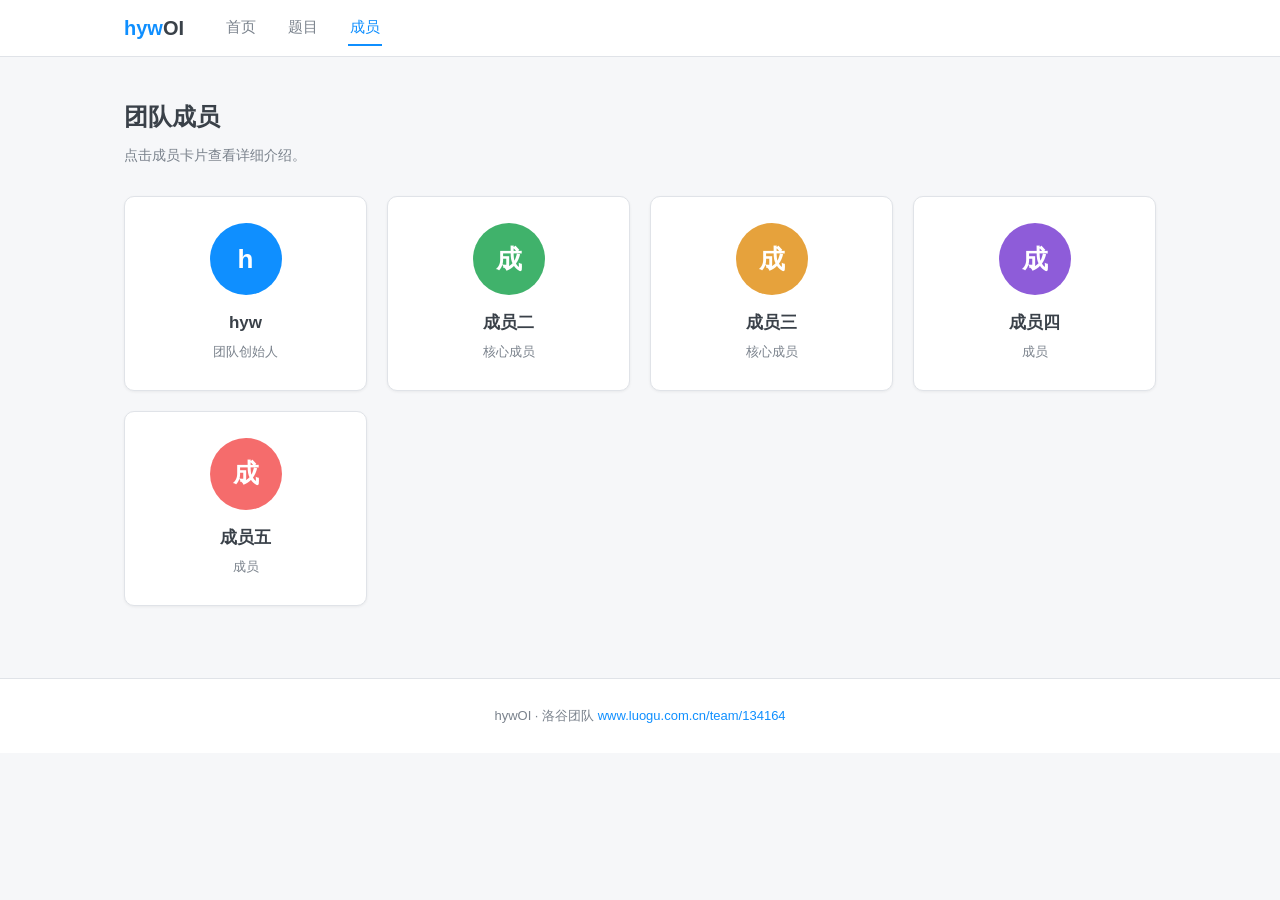
==== members/index.html @ 79683a5b "第一版代码上传" ====
<!DOCTYPE html>
<html lang="zh-CN">
<head>
<meta charset="UTF-8">
<meta name="viewport" content="width=device-width, initial-scale=1.0">
<title>成员 - hywOI</title>
<link rel="stylesheet" href="../style.css">
</head>
<body>

<nav>
  <div class="nav-inner">
    <a class="logo" href="../index.html">hyw<span>OI</span></a>
    <div class="nav-links">
      <a href="../index.html">首页</a>
      <a href="../problems/index.html">题目</a>
      <a href="../members/index.html" class="active">成员</a>
    </div>
  </div>
</nav>

<!-- ═══════════ 成员 ═══════════ -->
<div class="section">
  <h2>团队成员</h2>
  <p class="sub">点击成员卡片查看详细介绍。</p>
  <div class="member-grid" id="member-grid"></div>
</div>

<!-- 成员详情弹窗 -->
<div class="modal-mask" id="modal-mask" onclick="if(event.target===this)closeModal()">
  <div class="modal">
    <button class="close" onclick="closeModal()">&times;</button>
    <div class="avatar" id="m-avatar"></div>
    <h3 id="m-name"></h3>
    <div class="m-role" id="m-role"></div>
    <div class="m-desc" id="m-desc"></div>
    <a class="m-link" id="m-link" target="_blank" rel="noopener">查看洛谷主页 →</a>
    <div style="text-align:center;color:#c9ced6;font-size:12px;margin-top:18px;" id="m-uid"></div>
  </div>
</div>

<footer>
  hywOI · 洛谷团队 <a href="https://www.luogu.com.cn/team/134164" target="_blank" rel="noopener">www.luogu.com.cn/team/134164</a>
</footer>

<script src="../data.js"></script>
<script src="../main.js"></script>
</body>
</html>
---- style.css ----
:root{
  --bg:#f6f7f9;
  --card:#ffffff;
  --border:#e0e3e8;
  --text:#3a4149;
  --text-light:#7a828c;
  --blue:#0f8fff;
  --blue-dark:#0b76d1;
  --shadow:0 1px 3px rgba(0,0,0,.06);
}
*{margin:0;padding:0;box-sizing:border-box;}
body{
  font-family:-apple-system,"Segoe UI","PingFang SC","Microsoft YaHei",sans-serif;
  background:var(--bg);color:var(--text);line-height:1.7;
}
a{color:var(--blue);text-decoration:none;}
a:hover{color:var(--blue-dark);}

/* ── 导航栏 ── */
nav{
  position:sticky;top:0;z-index:100;
  background:#fff;border-bottom:1px solid var(--border);
}
.nav-inner{
  max-width:1080px;margin:0 auto;padding:0 24px;
  display:flex;align-items:center;height:56px;gap:40px;
}
.logo{font-size:20px;font-weight:700;color:var(--blue);cursor:pointer;}
.logo span{color:var(--text);}
.logo b{color:var(--text);font-weight:700;}
.nav-links{display:flex;gap:28px;flex:1;}
.nav-links a{color:var(--text-light);font-size:15px;padding:4px 2px;border-bottom:2px solid transparent;}
.nav-links a.active{color:var(--blue);border-bottom-color:var(--blue);}
.nav-links a:hover{color:var(--blue);}

/* ── 首页 ── */
.hero{
  position:relative;
  height:420px;
  background:linear-gradient(135deg,#eaf4ff 0%,#f6f7f9 60%,#eef1f6 100%);
  overflow:hidden;
  display:flex;align-items:center;justify-content:center;
}
.hero-inner{text-align:center;position:relative;z-index:2;}
.hero h1{
  font-size:44px;font-weight:700;color:var(--text);
  letter-spacing:2px;margin-bottom:14px;
}
.hero h1 b{color:var(--blue);font-weight:700;}
.hero p{font-size:17px;color:var(--text-light);}
.hero .go-btn{
  display:inline-block;margin-top:26px;padding:10px 34px;
  background:var(--blue);color:#fff;border-radius:24px;font-size:15px;
  transition:background .2s;
}
.hero .go-btn:hover{background:var(--blue-dark);color:#fff;}
.hero svg.wave{position:absolute;bottom:-1px;left:0;width:100%;height:80px;z-index:1;}

.intro{
  max-width:1080px;margin:0 auto;padding:48px 24px 64px;
  display:grid;grid-template-columns:repeat(3,1fr);gap:24px;
}
.intro-card{
  background:var(--card);border:1px solid var(--border);border-radius:10px;
  padding:28px 26px;box-shadow:var(--shadow);
}
.intro-card h3{font-size:17px;margin-bottom:10px;color:var(--text);}
.intro-card p{font-size:14px;color:var(--text-light);}
/* Markdown 渲染出的介绍内容 */
.intro-md{font-size:14px;color:var(--text-light);}
.intro-md p{margin:0 0 8px;}
.intro-md p:last-child{margin-bottom:0;}
.intro-md h3{font-size:16px;color:var(--text);margin:4px 0 8px;}
.intro-md h4{font-size:14px;color:var(--text);margin:4px 0 8px;}
.intro-md ul{margin:0 0 8px;padding-left:20px;}
.intro-md a{color:var(--blue);}
.intro-md code{
  font-family:Consolas,monospace;font-size:13px;
  background:#eef1f6;border-radius:4px;padding:1px 5px;color:var(--text);
}
.intro-md strong{color:var(--text);}

/* ── 通用区块 ── */
.section{max-width:1080px;margin:0 auto;padding:40px 24px 72px;}
.section h2{font-size:24px;margin-bottom:6px;}
.section .sub{color:var(--text-light);font-size:14px;margin-bottom:28px;}

/* ── 题目列表 ── */
.problem-list{display:flex;flex-direction:column;gap:12px;}
.problem-item{
  display:flex;align-items:center;gap:16px;
  background:var(--card);border:1px solid var(--border);border-radius:8px;
  padding:16px 22px;box-shadow:var(--shadow);
  transition:transform .15s,box-shadow .15s;
}
.problem-item:hover{transform:translateY(-2px);box-shadow:0 4px 12px rgba(0,0,0,.08);}
.pid{
  font-family:Consolas,monospace;font-weight:700;color:var(--blue);
  background:#eaf4ff;padding:3px 10px;border-radius:5px;font-size:14px;white-space:nowrap;
}
.problem-item .p-title{flex:1;font-size:16px;}
.difficulty{font-size:12px;padding:2px 10px;border-radius:10px;white-space:nowrap;}
.diff-入门{background:#f0f9eb;color:#67c23a;}
.diff-普及−{background:#f0f9eb;color:#67c23a;}
.diff-普及{background:#e8f6ee;color:#40b26b;}
.diff-普及+{background:#fdf6ec;color:#e6a23c;}
.diff-提高{background:#fef0f0;color:#f56c6c;}
.diff-提高+{background:#fef0f0;color:#e05c5c;}
.diff-省选{background:#f4f0fb;color:#8e5cd9;}
.diff-NOI{background:#f4f0fb;color:#7c3fd4;}

/* ── 成员 ── */
.member-grid{display:grid;grid-template-columns:repeat(auto-fill,minmax(200px,1fr));gap:20px;}
.member-card{
  background:var(--card);border:1px solid var(--border);border-radius:10px;
  padding:26px 20px;text-align:center;cursor:pointer;box-shadow:var(--shadow);
  transition:transform .15s,box-shadow .15s;
}
.member-card:hover{transform:translateY(-3px);box-shadow:0 5px 14px rgba(0,0,0,.09);}
.avatar{
  width:72px;height:72px;border-radius:50%;margin:0 auto 14px;
  display:flex;align-items:center;justify-content:center;
  color:#fff;font-size:26px;font-weight:700;
}
.member-card .m-name{font-size:17px;font-weight:600;}
.member-card .m-role{font-size:13px;color:var(--text-light);margin-top:4px;}

/* ── 成员详情弹窗 ── */
.modal-mask{
  position:fixed;inset:0;background:rgba(0,0,0,.35);z-index:200;
  display:none;align-items:center;justify-content:center;
}
.modal-mask.open{display:flex;}
.modal{
  background:#fff;border-radius:12px;width:min(480px,90vw);
  padding:36px 34px;position:relative;box-shadow:0 10px 40px rgba(0,0,0,.18);
}
.modal .close{
  position:absolute;top:14px;right:18px;font-size:22px;color:var(--text-light);
  cursor:pointer;background:none;border:none;
}
.modal .close:hover{color:var(--text);}
.modal .avatar{margin-bottom:16px;}
.modal h3{font-size:20px;text-align:center;}
.modal .m-role{text-align:center;color:var(--text-light);font-size:14px;margin-bottom:16px;}
.modal .m-desc{font-size:14px;color:var(--text);white-space:pre-line;}
.modal .m-link{display:block;text-align:center;margin-top:18px;font-size:14px;}

footer{
  text-align:center;padding:26px;color:var(--text-light);font-size:13px;
  border-top:1px solid var(--border);background:#fff;
}
footer a{color:var(--blue);}

@media(max-width:720px){
  .intro{grid-template-columns:1fr;}
  .hero h1{font-size:32px;}
  .nav-inner{gap:16px;}
  .nav-links{gap:16px;}
}
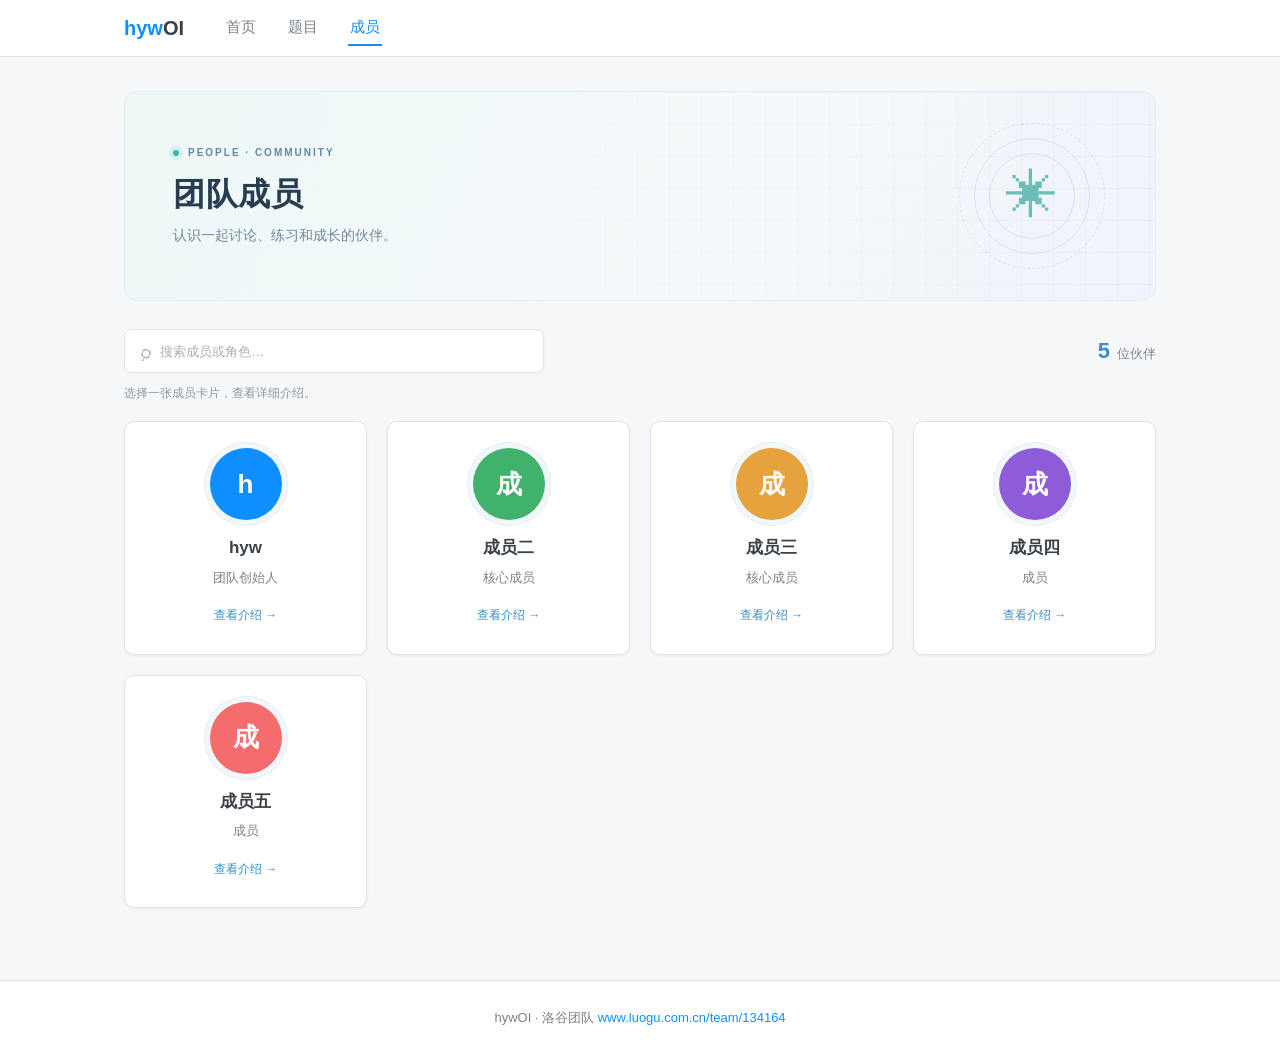
==== commit 4c93ba5a: "Update" ====
--- a/members/index.html
+++ b/members/index.html
@@ -20,16 +20,30 @@
 </nav>
 
 <!-- ═══════════ 成员 ═══════════ -->
-<div class="section">
-  <h2>团队成员</h2>
-  <p class="sub">点击成员卡片查看详细介绍。</p>
-  <div class="member-grid" id="member-grid"></div>
-</div>
+<main class="section collection-section">
+  <header class="page-banner member-banner">
+    <div class="page-banner-copy">
+      <span class="page-eyebrow"><span class="kicker-dot"></span> PEOPLE · COMMUNITY</span>
+      <h1>团队成员</h1>
+      <p>认识一起讨论、练习和成长的伙伴。</p>
+    </div>
+    <div class="page-emblem member-emblem" aria-hidden="true"><span>✳</span><i></i><i></i><i></i></div>
+  </header>
+  <div class="collection-toolbar">
+    <label class="search-box">
+      <span aria-hidden="true">⌕</span>
+      <input id="member-search" type="search" aria-label="搜索成员或角色" placeholder="搜索成员或角色…" autocomplete="off">
+    </label>
+    <div class="collection-count"><strong id="member-count">0</strong><span>位伙伴</span></div>
+  </div>
+  <p class="collection-hint">选择一张成员卡片，查看详细介绍。</p>
+  <div class="member-grid" id="member-grid" aria-live="polite"></div>
+</main>
 
 <!-- 成员详情弹窗 -->
-<div class="modal-mask" id="modal-mask" onclick="if(event.target===this)closeModal()">
-  <div class="modal">
-    <button class="close" onclick="closeModal()">&times;</button>
+<div class="modal-mask" id="modal-mask" aria-hidden="true" onclick="if(event.target===this)closeModal()">
+  <div class="modal" role="dialog" aria-modal="true" aria-labelledby="m-name" aria-describedby="m-desc">
+    <button class="close" type="button" aria-label="关闭成员详情" onclick="closeModal()">&times;</button>
     <div class="avatar" id="m-avatar"></div>
     <h3 id="m-name"></h3>
     <div class="m-role" id="m-role"></div>
--- a/style.css
+++ b/style.css
@@ -36,28 +36,70 @@
 /* ── 首页 ── */
 .hero{
   position:relative;
-  height:420px;
-  background:linear-gradient(135deg,#eaf4ff 0%,#f6f7f9 60%,#eef1f6 100%);
+  min-height:510px;
+  background:
+    radial-gradient(ellipse at 50% 30%,rgba(220,239,255,.92),transparent 58%),
+    linear-gradient(135deg,#eef7ff 0%,#f7f9fc 58%,#edf3fc 100%);
   overflow:hidden;
   display:flex;align-items:center;justify-content:center;
 }
-.hero-inner{text-align:center;position:relative;z-index:2;}
+.hero::after{
+  content:"";position:absolute;inset:0;pointer-events:none;z-index:1;
+  background-image:linear-gradient(rgba(55,125,190,.035) 1px,transparent 1px),linear-gradient(90deg,rgba(55,125,190,.035) 1px,transparent 1px);
+  background-size:48px 48px;
+  mask-image:linear-gradient(to bottom,rgba(0,0,0,.8),transparent 88%);
+}
+.hero-canvas{position:absolute;inset:0;width:100%;height:100%;z-index:0;}
+.hero-glow{
+  position:absolute;width:380px;height:380px;border-radius:50%;filter:blur(2px);
+  pointer-events:none;z-index:0;opacity:.65;animation:glow-drift 12s ease-in-out infinite alternate;
+}
+.hero-glow-one{left:4%;top:8%;background:radial-gradient(circle,rgba(107,190,255,.19),transparent 68%);}
+.hero-glow-two{right:4%;bottom:4%;background:radial-gradient(circle,rgba(119,143,255,.14),transparent 68%);animation-delay:-6s;}
+.hero-inner{text-align:center;position:relative;z-index:2;padding:64px 24px 80px;max-width:900px;}
+.hero-kicker{
+  display:inline-flex;align-items:center;gap:9px;margin-bottom:20px;
+  color:#5281ac;font-size:11px;font-weight:700;letter-spacing:2.4px;
+}
+.kicker-dot{width:7px;height:7px;border-radius:50%;background:#32b8a6;box-shadow:0 0 0 4px rgba(50,184,166,.12);}
 .hero h1{
-  font-size:44px;font-weight:700;color:var(--text);
-  letter-spacing:2px;margin-bottom:14px;
-}
-.hero h1 b{color:var(--blue);font-weight:700;}
-.hero p{font-size:17px;color:var(--text-light);}
+  font-size:clamp(34px,5.2vw,58px);font-weight:750;color:#263746;
+  letter-spacing:1px;line-height:1.28;margin-bottom:18px;
+}
+.hero h1 b{
+  color:var(--blue);font-weight:750;
+  background:linear-gradient(110deg,#168fff 10%,#36b4c8 90%);
+  -webkit-background-clip:text;background-clip:text;-webkit-text-fill-color:transparent;
+}
+.hero h1 span{display:inline;}
+.hero p{font-size:16px;color:#718397;letter-spacing:.3px;}
+.hero-actions{display:flex;align-items:center;justify-content:center;gap:24px;margin-top:30px;}
 .hero .go-btn{
-  display:inline-block;margin-top:26px;padding:10px 34px;
-  background:var(--blue);color:#fff;border-radius:24px;font-size:15px;
-  transition:background .2s;
-}
-.hero .go-btn:hover{background:var(--blue-dark);color:#fff;}
-.hero svg.wave{position:absolute;bottom:-1px;left:0;width:100%;height:80px;z-index:1;}
+  display:inline-flex;align-items:center;gap:10px;padding:12px 24px;
+  background:linear-gradient(110deg,#168fff,#32a5ec);color:#fff;border-radius:8px;font-size:14px;font-weight:600;
+  box-shadow:0 8px 20px rgba(15,143,255,.2);transition:transform .2s,box-shadow .2s,background .2s;
+}
+.hero .go-btn:hover{background:linear-gradient(110deg,#0b76d1,#218bcf);color:#fff;transform:translateY(-2px);box-shadow:0 12px 24px rgba(15,143,255,.26);}
+.hero-link{font-size:14px;color:#5e7183;transition:color .2s;}
+.hero-link:hover{color:var(--blue-dark);}
+.hero-note{display:flex;align-items:center;justify-content:center;gap:10px;margin-top:38px;color:#8a9aaa;font-size:12px;letter-spacing:.4px;}
+.note-line{width:24px;height:1px;background:#a7bacb;}
+.hero-coordinate{position:absolute;right:max(28px,calc((100vw - 1080px)/2));top:38px;z-index:2;color:#8fa4b6;font:10px/1.4 Consolas,monospace;letter-spacing:1.1px;}
+.hero svg.wave{position:absolute;bottom:-1px;left:0;width:100%;height:64px;z-index:2;}
+
+.home-stats{
+  position:relative;z-index:3;display:flex;align-items:center;justify-content:center;gap:48px;
+  width:min(660px,calc(100% - 40px));min-height:96px;margin:-12px auto 0;padding:16px 24px;
+  background:rgba(255,255,255,.88);border:1px solid rgba(218,228,237,.85);border-radius:12px;
+  box-shadow:0 12px 32px rgba(55,92,125,.07);backdrop-filter:blur(14px);
+}
+.stat-item{display:flex;align-items:baseline;gap:8px;white-space:nowrap;}
+.stat-item strong{font-size:25px;line-height:1;font-weight:700;color:#2b8cd7;letter-spacing:-.7px;}
+.stat-item span{font-size:12px;color:#7e8d9b;}
+.stat-divider{width:1px;height:28px;background:#e6edf2;}
 
 .intro{
-  max-width:1080px;margin:0 auto;padding:48px 24px 64px;
+  max-width:1080px;margin:0 auto;padding:38px 24px 64px;
   display:grid;grid-template-columns:repeat(3,1fr);gap:24px;
 }
 .intro-card{
@@ -85,20 +127,73 @@
 .section h2{font-size:24px;margin-bottom:6px;}
 .section .sub{color:var(--text-light);font-size:14px;margin-bottom:28px;}
 
+/* ── 题目与成员页面 ── */
+.collection-section{padding-top:34px;}
+.page-banner{
+  min-height:210px;position:relative;overflow:hidden;display:flex;align-items:center;
+  justify-content:space-between;padding:34px 48px;margin-bottom:28px;
+  background:linear-gradient(115deg,#edf7ff 0%,#f4f8fc 58%,#eef3fb 100%);
+  border:1px solid #e3edf5;border-radius:14px;
+}
+.page-banner::before{
+  content:"";position:absolute;inset:0;pointer-events:none;
+  background-image:linear-gradient(rgba(55,125,190,.045) 1px,transparent 1px),linear-gradient(90deg,rgba(55,125,190,.045) 1px,transparent 1px);
+  background-size:32px 32px;mask-image:linear-gradient(90deg,transparent 5%,#000 100%);
+}
+.page-banner-copy{position:relative;z-index:1;}
+.page-eyebrow{display:flex;align-items:center;gap:9px;color:#6687a3;font-size:10px;font-weight:700;letter-spacing:2px;}
+.page-eyebrow .kicker-dot{width:6px;height:6px;}
+.page-banner h1{margin-top:13px;font-size:32px;line-height:1.3;letter-spacing:.5px;color:#293d50;}
+.page-banner p{margin-top:8px;font-size:14px;color:#73879a;}
+.member-banner{background:linear-gradient(115deg,#edf8f7 0%,#f5f9fb 58%,#eff3fb 100%);}
+.page-emblem{position:relative;z-index:1;width:150px;height:130px;display:grid;place-items:center;color:#3296d8;}
+.page-emblem span{font:700 33px/1 Consolas,monospace;opacity:.72;}
+.member-emblem{color:#37a99c;}
+.member-emblem span{font:400 52px/1 sans-serif;}
+.page-emblem i{position:absolute;width:60px;height:60px;border:1px solid rgba(51,146,209,.17);border-radius:50%;}
+.page-emblem i:nth-of-type(1){width:86px;height:86px;}
+.page-emblem i:nth-of-type(2){width:116px;height:116px;}
+.page-emblem i:nth-of-type(3){width:146px;height:146px;border-style:dashed;animation:orbit-turn 32s linear infinite;}
+.collection-toolbar{display:flex;align-items:center;justify-content:space-between;gap:20px;margin-bottom:16px;}
+.search-box{
+  display:flex;align-items:center;gap:10px;width:min(420px,100%);height:44px;padding:0 14px;
+  color:#90a0ae;background:#fff;border:1px solid var(--border);border-radius:8px;
+  box-shadow:0 2px 6px rgba(34,65,90,.025);transition:border-color .18s,box-shadow .18s;
+}
+.search-box:focus-within{border-color:#87c5f1;box-shadow:0 0 0 3px rgba(15,143,255,.09);}
+.search-box>span{font-size:21px;line-height:1;transform:rotate(-20deg);}
+.search-box input{width:100%;height:100%;min-width:0;border:0;outline:0;background:transparent;color:var(--text);font:inherit;font-size:13px;}
+.search-box input::placeholder{color:#a5b0ba;}
+.search-box input::-webkit-search-cancel-button{cursor:pointer;}
+.collection-count{display:flex;align-items:baseline;gap:7px;white-space:nowrap;color:var(--text-light);font-size:13px;}
+.collection-count strong{font-size:22px;color:#398fca;font-weight:700;}
+.difficulty-filters{display:flex;flex-wrap:wrap;gap:8px;margin:0 0 18px;}
+.filter-chip{
+  padding:6px 13px;border:1px solid #e1e7ec;border-radius:18px;background:#fff;
+  color:#778694;font:inherit;font-size:12px;line-height:1.4;cursor:pointer;
+  transition:color .18s,border-color .18s,background .18s;
+}
+.filter-chip:hover{border-color:#a8d1ed;color:#348ac2;}
+.filter-chip[aria-pressed="true"]{border-color:#b9def6;background:#edf7ff;color:#1683cb;font-weight:600;}
+.collection-hint{margin:-6px 0 18px;color:#8a98a5;font-size:12px;}
+
 /* ── 题目列表 ── */
 .problem-list{display:flex;flex-direction:column;gap:12px;}
 .problem-item{
   display:flex;align-items:center;gap:16px;
   background:var(--card);border:1px solid var(--border);border-radius:8px;
-  padding:16px 22px;box-shadow:var(--shadow);
-  transition:transform .15s,box-shadow .15s;
-}
-.problem-item:hover{transform:translateY(-2px);box-shadow:0 4px 12px rgba(0,0,0,.08);}
+  padding:15px 20px;box-shadow:var(--shadow);
+  transition:transform .15s,box-shadow .15s,border-color .15s;
+}
+.problem-item:hover{transform:translateY(-2px);border-color:#cfe4f3;box-shadow:0 6px 16px rgba(39,94,135,.08);}
+.problem-item:focus-visible,.member-card:focus-visible{outline:3px solid rgba(15,143,255,.3);outline-offset:3px;}
 .pid{
   font-family:Consolas,monospace;font-weight:700;color:var(--blue);
   background:#eaf4ff;padding:3px 10px;border-radius:5px;font-size:14px;white-space:nowrap;
 }
 .problem-item .p-title{flex:1;font-size:16px;}
+.problem-arrow{color:#9aabb9;font-size:17px;transition:transform .15s,color .15s;}
+.problem-item:hover .problem-arrow{color:var(--blue);transform:translate(2px,-2px);}
 .difficulty{font-size:12px;padding:2px 10px;border-radius:10px;white-space:nowrap;}
 .diff-入门{background:#f0f9eb;color:#67c23a;}
 .diff-普及−{background:#f0f9eb;color:#67c23a;}
@@ -112,34 +207,44 @@
 /* ── 成员 ── */
 .member-grid{display:grid;grid-template-columns:repeat(auto-fill,minmax(200px,1fr));gap:20px;}
 .member-card{
+  width:100%;font:inherit;color:inherit;
   background:var(--card);border:1px solid var(--border);border-radius:10px;
   padding:26px 20px;text-align:center;cursor:pointer;box-shadow:var(--shadow);
-  transition:transform .15s,box-shadow .15s;
-}
-.member-card:hover{transform:translateY(-3px);box-shadow:0 5px 14px rgba(0,0,0,.09);}
+  transition:transform .18s,box-shadow .18s,border-color .18s;
+}
+.member-card:hover{transform:translateY(-3px);border-color:#d0e4f2;box-shadow:0 8px 20px rgba(39,94,135,.09);}
 .avatar{
   width:72px;height:72px;border-radius:50%;margin:0 auto 14px;
   display:flex;align-items:center;justify-content:center;
-  color:#fff;font-size:26px;font-weight:700;
-}
-.member-card .m-name{font-size:17px;font-weight:600;}
-.member-card .m-role{font-size:13px;color:var(--text-light);margin-top:4px;}
+  color:#fff;font-size:26px;font-weight:700;box-shadow:0 0 0 5px #f1f7fb,0 0 0 6px #e4edf4;
+}
+.member-card .m-name{display:block;font-size:17px;font-weight:600;}
+.member-card .m-role{display:block;font-size:13px;color:var(--text-light);margin-top:4px;}
+.member-card .m-card-hint{display:inline-block;margin-top:16px;color:#368dc8;font-size:12px;}
+.empty-state{
+  padding:38px 20px;text-align:center;color:#8a98a5;background:#fff;
+  border:1px dashed #dce5eb;border-radius:10px;font-size:14px;
+}
 
 /* ── 成员详情弹窗 ── */
 .modal-mask{
-  position:fixed;inset:0;background:rgba(0,0,0,.35);z-index:200;
+  position:fixed;inset:0;background:rgba(28,44,58,.42);backdrop-filter:blur(4px);z-index:200;
   display:none;align-items:center;justify-content:center;
+  padding:20px;
 }
 .modal-mask.open{display:flex;}
 .modal{
-  background:#fff;border-radius:12px;width:min(480px,90vw);
-  padding:36px 34px;position:relative;box-shadow:0 10px 40px rgba(0,0,0,.18);
+  background:#fff;border:1px solid rgba(255,255,255,.7);border-radius:14px;width:min(480px,100%);
+  max-height:calc(100vh - 40px);overflow-y:auto;padding:36px 34px;position:relative;
+  box-shadow:0 18px 56px rgba(22,42,60,.2);animation:modal-enter .18s ease-out;
 }
 .modal .close{
-  position:absolute;top:14px;right:18px;font-size:22px;color:var(--text-light);
+  position:absolute;top:12px;right:14px;width:36px;height:36px;display:grid;place-items:center;
+  font-size:23px;line-height:1;color:var(--text-light);
   cursor:pointer;background:none;border:none;
 }
 .modal .close:hover{color:var(--text);}
+.modal .close:focus-visible{outline:2px solid var(--blue);outline-offset:2px;border-radius:6px;}
 .modal .avatar{margin-bottom:16px;}
 .modal h3{font-size:20px;text-align:center;}
 .modal .m-role{text-align:center;color:var(--text-light);font-size:14px;margin-bottom:16px;}
@@ -154,7 +259,47 @@
 
 @media(max-width:720px){
   .intro{grid-template-columns:1fr;}
-  .hero h1{font-size:32px;}
+  .hero{min-height:480px;}
+  .hero-inner{padding:60px 20px 76px;}
+  .hero h1{font-size:clamp(32px,8vw,42px);}
+  .hero h1 span{display:block;margin-top:5px;}
+  .hero-coordinate{top:22px;right:20px;font-size:9px;}
+  .hero-note{margin-top:30px;}
+  .home-stats{gap:20px;min-height:84px;padding:14px 12px;}
+  .stat-item{flex-direction:column;align-items:center;gap:4px;}
+  .stat-item strong{font-size:22px;}
+  .stat-item span{font-size:11px;}
+  .stat-divider{height:24px;}
   .nav-inner{gap:16px;}
   .nav-links{gap:16px;}
-}
+  .collection-section{padding-top:24px;padding-bottom:48px;}
+  .page-banner{min-height:180px;padding:28px 24px;margin-bottom:22px;}
+  .page-banner h1{font-size:27px;}
+  .page-banner p{max-width:260px;font-size:13px;}
+  .page-emblem{width:104px;height:100px;margin-right:-10px;}
+  .page-emblem i:nth-of-type(1){width:54px;height:54px;}
+  .page-emblem i:nth-of-type(2){width:78px;height:78px;}
+  .page-emblem i:nth-of-type(3){width:100px;height:100px;}
+  .collection-toolbar{gap:12px;}
+  .search-box{height:42px;}
+  .collection-count{gap:4px;font-size:11px;}
+  .collection-count strong{font-size:20px;}
+  .problem-item{gap:10px;padding:13px 12px;}
+  .problem-item .p-title{font-size:14px;}
+  .pid{padding:3px 7px;font-size:12px;}
+  .difficulty{padding:2px 8px;font-size:11px;}
+  .member-grid{grid-template-columns:repeat(auto-fill,minmax(150px,1fr));gap:14px;}
+  .member-card{padding:22px 14px;}
+  .modal{padding:34px 24px 28px;}
+}
+
+@keyframes glow-drift{
+  from{transform:translate3d(-12px,-8px,0) scale(.96);}
+  to{transform:translate3d(20px,12px,0) scale(1.05);}
+}
+@keyframes orbit-turn{to{transform:rotate(360deg);}}
+@keyframes modal-enter{from{opacity:0;transform:translateY(8px) scale(.985);}to{opacity:1;transform:translateY(0) scale(1);}}
+
+@media(prefers-reduced-motion:reduce){
+  *,*::before,*::after{scroll-behavior:auto!important;animation-duration:.01ms!important;animation-iteration-count:1!important;transition-duration:.01ms!important;}
+}
